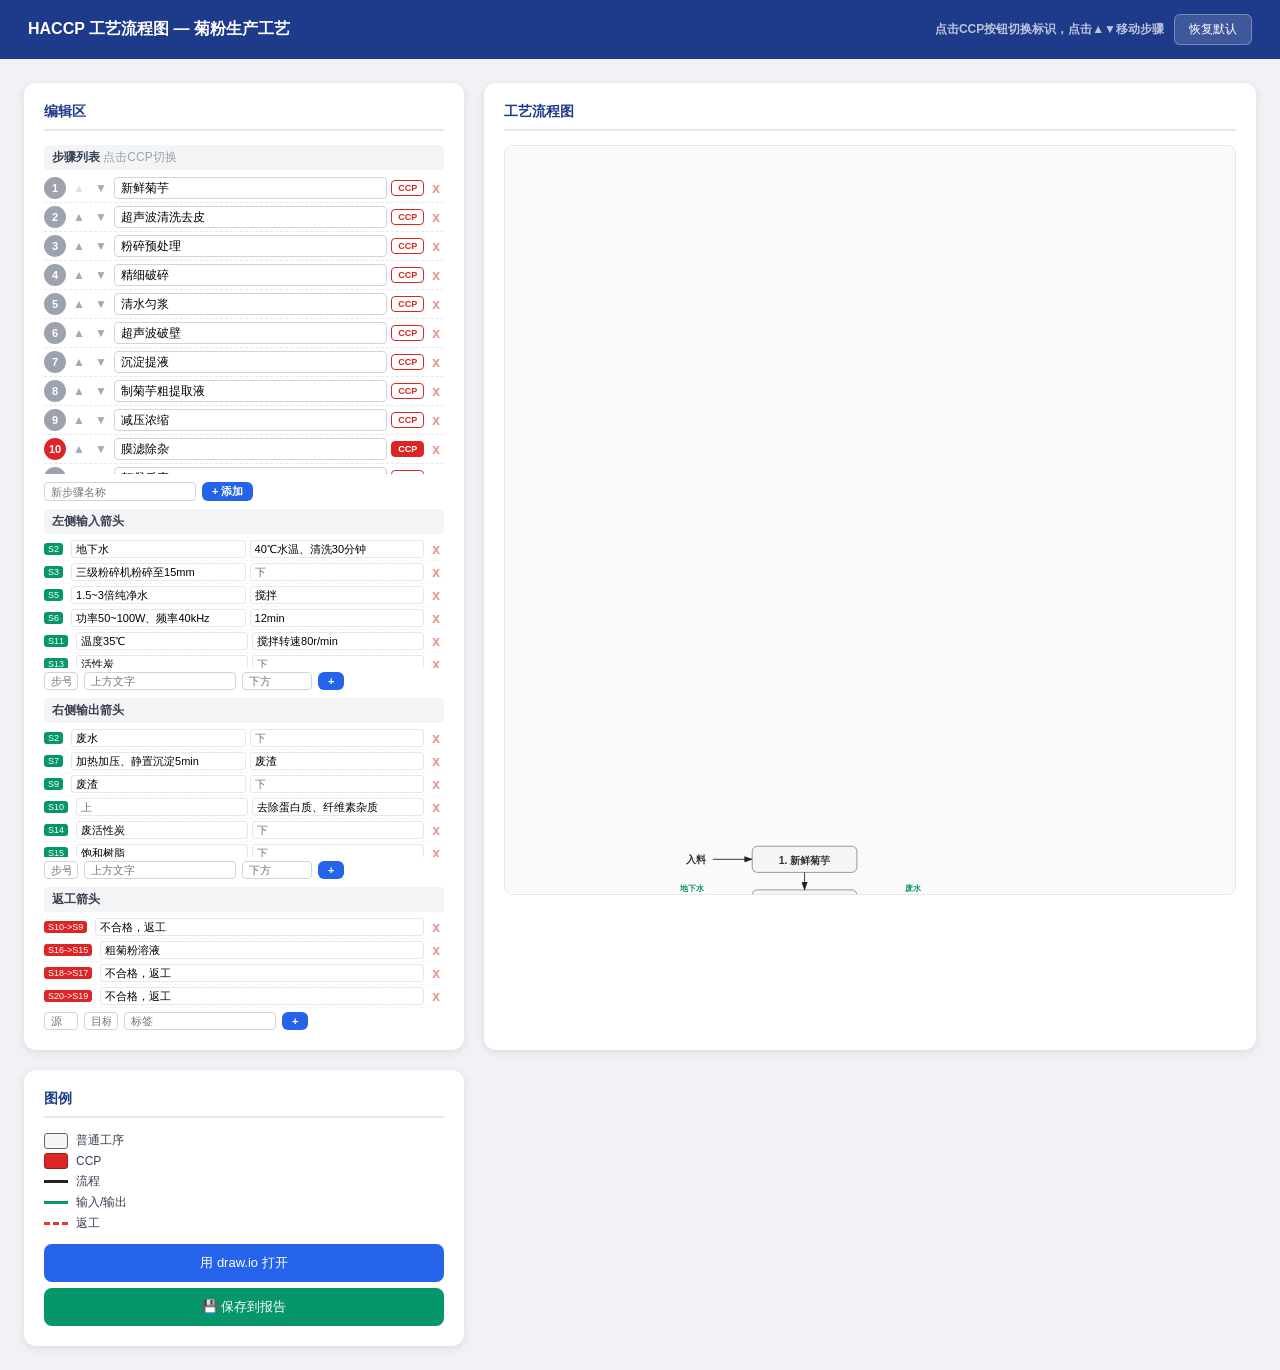
==== flowchart-preview.html @ f79d4806 "问卷完善-4" ====
<!DOCTYPE html>
<html lang="zh-CN">
<head>
<meta charset="UTF-8">
<meta name="viewport" content="width=device-width, initial-scale=1.0">
<meta http-equiv="Cache-Control" content="no-cache, no-store, must-revalidate">
<meta http-equiv="Pragma" content="no-cache">
<meta http-equiv="Expires" content="0">
<title>HACCP 工艺流程图</title>
<style>
*{box-sizing:border-box}
body{margin:0;background:#f0f2f5;font-family:'PingFang SC','Microsoft YaHei',sans-serif}
.header{background:#1e3a8a;color:#fff;padding:14px 28px;font-size:16px;font-weight:bold;display:flex;align-items:center;gap:10px;justify-content:space-between}
.header-actions{display:flex;align-items:center;gap:10px}
.sync-btn{background:rgba(255,255,255,.15);color:#fff;border:1px solid rgba(255,255,255,.3);border-radius:6px;padding:6px 14px;cursor:pointer;font-size:12px}
.container{display:flex;gap:20px;padding:24px;max-width:100%;margin:0 auto;flex-wrap:wrap}
.panel{background:#fff;border-radius:12px;box-shadow:0 2px 8px rgba(0,0,0,.1);padding:20px}
.viewer-panel{flex:1;min-width:420px}
.side-panel{width:440px;flex-shrink:0}
h2{font-size:14px;color:#1e3a8a;margin:0 0 14px;border-bottom:2px solid #e5e7eb;padding-bottom:8px}
#svgWrap{overflow:auto;background:#fafafa;border:1px solid #e5e7eb;border-radius:8px;padding:16px;display:flex;justify-content:center;min-height:500px;max-height:750px}
.legend-item{display:flex;align-items:center;gap:8px;margin:4px 0;font-size:12px;color:#374151}
.lbox{width:24px;height:16px;border-radius:3px;flex-shrink:0}
.lline{width:24px;height:3px;flex-shrink:0}
.lline-dash{width:24px;height:0;border-top:3px dashed #e53935;flex-shrink:0}
.step-list{list-style:none;padding:0;margin:0 0 8px;max-height:300px;overflow-y:auto}
.step-item{display:flex;align-items:center;gap:4px;padding:3px 0;border-bottom:1px dashed #e5e7eb}
.step-item .num{width:22px;height:22px;border-radius:50%;color:#fff;font-size:11px;display:flex;align-items:center;justify-content:center;flex-shrink:0;font-weight:bold;min-width:22px}
.nr{background:#dc2626}
.ng{background:#9ca3af}
.step-item .sinput{flex:1;border:1px solid #d1d5db;border-radius:4px;padding:3px 6px;font-size:12px;outline:none;min-width:0}
.step-item .sinput:focus{border-color:#2563eb}
.step-item .mv{color:#6b7280;cursor:pointer;font-size:12px;padding:0 3px;opacity:0.6;flex-shrink:0}
.step-item .mv:hover{opacity:1}
.ccp-btn{font-size:9px;padding:2px 6px;border-radius:4px;border:1px solid #dc2626;cursor:pointer;flex-shrink:0;background:transparent;color:#dc2626;font-weight:bold}
.ccp-on{background:#dc2626;color:#fff}
.anno-item{display:flex;align-items:center;gap:4px;padding:2px 0;border-bottom:1px dashed #f3f4f6;font-size:11px}
.anno-item input{border:1px solid #e5e7eb;border-radius:3px;padding:2px 4px;font-size:11px;outline:none;min-width:0;flex:1}
.anno-item input:focus{border-color:#2563eb}
.anno-item .ref{font-size:10px;color:#6b7280;min-width:30px;text-align:center;flex-shrink:0}
.tag{font-size:9px;padding:1px 4px;border-radius:3px;color:#fff;margin-right:4px;flex-shrink:0}
.tg{background:#059669}
.tr{background:#dc2626}
.sbox{max-height:130px;overflow-y:auto}
.del{color:#dc2626;cursor:pointer;font-size:14px;font-weight:bold;padding:0 4px;opacity:0.5;flex-shrink:0}
.del:hover{opacity:1}
.btn{padding:8px 16px;border:none;border-radius:6px;font-size:12px;cursor:pointer;font-weight:bold}
.bp{background:#2563eb;color:#fff}
.bs{padding:2px 10px;font-size:11px}
.ar{display:flex;gap:6px;margin-top:4px}
.ar input{border:1px solid #d1d5db;border-radius:4px;padding:2px 6px;font-size:11px;outline:none}
.ar input:focus{border-color:#2563eb}
.sl{font-size:12px;font-weight:bold;color:#374151;margin:8px 0 4px;padding:4px 8px;background:#f3f4f6;border-radius:4px}
.ob{display:block;padding:10px 16px;background:#2563eb;color:#fff;border:none;border-radius:8px;font-size:13px;cursor:pointer;width:100%;margin-top:12px}
</style>
</head>
<body>
<div class="header"><span>HACCP 工艺流程图 — 菊粉生产工艺</span>
<div class="header-actions"><span style="font-size:12px;opacity:.7;">点击CCP按钮切换标识，点击▲▼移动步骤</span>
<button class="sync-btn" onclick="rt()">恢复默认</button></div></div>
<div class="container">
<div class="panel side-panel" style="order:1;">
<h2>编辑区</h2>
<div class="sl">步骤列表 <span style="font-weight:normal;color:#9ca3af;">点击CCP切换</span></div>
<ul class="step-list" id="sl"></ul>
<div class="ar"><input id="ns" placeholder="新步骤名称"><button class="btn bp bs" onclick="as()">+ 添加</button></div>
<div class="sl">左侧输入箭头</div>
<div class="sbox" id="ll"></div>
<div class="ar"><input id="nls" placeholder="步号" style="width:34px;flex:none"><input id="nla" placeholder="上方文字"><input id="nlb" placeholder="下方" style="width:70px;flex:none"><button class="btn bp bs" onclick="aln()">+</button></div>
<div class="sl">右侧输出箭头</div>
<div class="sbox" id="rl"></div>
<div class="ar"><input id="nrs" placeholder="步号" style="width:34px;flex:none"><input id="nra" placeholder="上方文字"><input id="nrb" placeholder="下方" style="width:70px;flex:none"><button class="btn bp bs" onclick="arn()">+</button></div>
<div class="sl">返工箭头</div>
<div class="sbox" id="rwl"></div>
<div class="ar"><input id="nrsrc" placeholder="源" style="width:34px;flex:none"><input id="nrtgt" placeholder="目标" style="width:34px;flex:none"><input id="nrlb" placeholder="标签"><button class="btn bp bs" onclick="arnw()">+</button></div>
</div>
<div class="panel viewer-panel" style="order:2;">
<h2>工艺流程图</h2>
<div id="svgWrap"><svg id="mSvg" xmlns="http://www.w3.org/2000/svg"></svg></div>
</div>
<div class="panel side-panel" style="order:3;">
<h2>图例</h2>
<div class="legend-item"><div class="lbox" style="background:#f5f5f5;border:1.5px solid #666"></div>普通工序</div>
<div class="legend-item"><div class="lbox" style="background:#dc2626;border:1.5px solid #991b1b"></div>CCP</div>
<div class="legend-item"><div class="lline" style="background:#222"></div>流程</div>
<div class="legend-item"><div class="lline" style="background:#059669"></div>输入/输出</div>
<div class="legend-item"><div class="lline-dash"></div>返工</div>
<button id="ob" class="ob">用 draw.io 打开</button>
<button id="saveBtn" class="ob" style="background:#059669;margin-top:6px;">💾 保存到报告</button>
</div></div>
<script>
// ===== 核心数据 =====
var DS=['新鲜菊芋','超声波清洗去皮','粉碎预处理','精细破碎','清水匀浆','超声波破壁','沉淀提液','制菊芋粗提取液','减压浓缩','膜滤除杂','絮凝反应','离心除杂','活性炭脱色','离心除炭','树脂脱离子','二次膜过滤','醇降处理','烘干干燥','菊粉成品','金属检测','灌装打包','入库储存'];
var DC=[0,0,0,0,0,0,0,0,0,1,0,0,0,0,0,1,0,1,0,1,0,0]; // CCP标志 1=是 0=否
var LN=[[1,'地下水','40℃水温、清洗30分钟'],[2,'三级粉碎机粉碎至15mm',null],[4,'1.5~3倍纯净水','搅拌'],[5,'功率50~100W、频率40kHz','12min'],[10,'温度35℃','搅拌转速80r/min'],[12,'活性炭',null],[14,'交换树脂',null],[16,'乙醇',null],[17,'温度120~180℃',null]];
var RN=[[1,'废水',null],[6,'加热加压、静置沉淀5min','废渣'],[8,'废渣',null],[9,null,'去除蛋白质、纤维素杂质'],[13,'废活性炭',null],[14,'饱和树脂',null],[16,'沉淀',null]];
var RW=[[9,8,'不合格，返工'],[15,14,'粗菊粉溶液'],[17,16,'不合格，返工'],[19,18,'不合格，返工']];
var NW=240,NH=60,NX=12,SY=50,YG=100,CX=650,TH=2350,AL=90;

// ===== HTML实体转义（避免被格式化破坏）=====
function esc(s){
  if(!s)return '';
  return s.replace(/\x22/g,String.fromCharCode(38,34,59))
          .replace(/</g,String.fromCharCode(38,108,116,59))
          .replace(/>/g,String.fromCharCode(38,103,116,59))
          .replace(/\x26/g,String.fromCharCode(38,97,109,112,59));
}
function esx(s){return esc(s)}

var cur=[];

function init(){
  cur=DS.slice();
  renderAll();
}

function isCCP(i){return DC[i]===1}

function renderAll(){
  renderSteps();
  renderNotes('ll',LN,'el','dl');
  renderNotes('rl',RN,'er','dr');
  renderRework();
  renderSvg();
  updateXml();
}

// ===== 步骤列表 =====
function renderSteps(){
  var e=document.getElementById('sl');
  e.innerHTML=cur.map(function(n,i){
    var cc=isCCP(i);
    var nc=cc?'nr':'ng';
    var ccpBtn='<button class="ccp-btn'+(cc?' ccp-on':'')+'" onclick="toggleCCP('+i+')">CCP</button>';
    var upBtn=i>0?'<span class="mv" onclick="moveUp('+i+')">▲</span>':'<span class="mv" style="opacity:0.2">▲</span>';
    var dnBtn=i<cur.length-1?'<span class="mv" onclick="moveDn('+i+')">▼</span>':'<span class="mv" style="opacity:0.2">▼</span>';
    return '<li class="step-item"><span class="num '+nc+'">'+(i+1)+'</span>'+upBtn+dnBtn+'<input class="sinput" value="'+esc(n)+'" data-i="'+i+'" oninput="se(this)">'+ccpBtn+'<span class="del" onclick="ds('+i+')">x</span></li>';
  }).join('');
}

function toggleCCP(i){
  DC[i]=DC[i]?0:1;
  renderAll();
}

function moveUp(i){
  if(i<=0)return;
  var tmp=cur[i];cur[i]=cur[i-1];cur[i-1]=tmp;
  var td=DC[i];DC[i]=DC[i-1];DC[i-1]=td;
  renderAll();
}

function moveDn(i){
  if(i>=cur.length-1)return;
  var tmp=cur[i];cur[i]=cur[i+1];cur[i+1]=tmp;
  var td=DC[i];DC[i]=DC[i+1];DC[i+1]=td;
  renderAll();
}

// ===== 标注列表 =====
function renderNotes(eid,data,efn,dfn){
  var e=document.getElementById(eid);
  e.innerHTML=data.map(function(a,i){
    var ab=a[1]||'',be=a[2]||'';
    return '<div class="anno-item"><span class="tag tg">S'+(a[0]+1)+'</span><input value="'+esc(ab)+'" data-i="'+i+'" data-f="1" oninput="'+efn+'(this)" placeholder="上"><input value="'+esc(be)+'" data-i="'+i+'" data-f="2" oninput="'+efn+'(this)" placeholder="下"><span class="del" onclick="'+dfn+'('+i+')">x</span></div>';
  }).join('');
  if(!data.length)e.innerHTML='<div style="font-size:11px;color:#9ca3af;text-align:center;padding:4px;">(无)</div>';
}
function renderRework(){
  var e=document.getElementById('rwl');
  e.innerHTML=RW.map(function(r,i){
    return '<div class="anno-item"><span class="tag tr">S'+(r[0]+1)+'->S'+(r[1]+1)+'</span><input value="'+esc(r[2])+'" data-i="'+i+'" oninput="ew(this)" placeholder="标签"><span class="del" onclick="dw('+i+')">x</span></div>';
  }).join('');
  if(!RW.length)e.innerHTML='<div style="font-size:11px;color:#9ca3af;text-align:center;padding:4px;">(无)</div>';
}

// ===== 操作函数 =====
function se(inp){cur[parseInt(inp.dataset.i)]=inp.value.trim()||'步骤'+(parseInt(inp.dataset.i)+1);renderAll()}
function as(){var v=document.getElementById('ns').value.trim();if(!v)return;cur.push(v);DC.push(0);document.getElementById('ns').value='';renderAll()}
function ds(i){if(cur.length<=1)return;cur.splice(i,1);DC.splice(i,1);renderAll()}

function aln(){var s=parseInt(document.getElementById('nls').value)-1,a=document.getElementById('nla').value.trim(),b=document.getElementById('nlb').value.trim();if(isNaN(s)||s<0)return;LN.push([s,a||null,b||null]);document.getElementById('nls').value='';document.getElementById('nla').value='';document.getElementById('nlb').value='';renderAll()}
function el(inp){var i=parseInt(inp.dataset.i),f=parseInt(inp.dataset.f);LN[i][f]=inp.value.trim()||null;renderAll()}
function dl(i){LN.splice(i,1);renderAll()}

function arn(){var s=parseInt(document.getElementById('nrs').value)-1,a=document.getElementById('nra').value.trim(),b=document.getElementById('nrb').value.trim();if(isNaN(s)||s<0)return;RN.push([s,a||null,b||null]);document.getElementById('nrs').value='';document.getElementById('nra').value='';document.getElementById('nrb').value='';renderAll()}
function er(inp){var i=parseInt(inp.dataset.i),f=parseInt(inp.dataset.f);RN[i][f]=inp.value.trim()||null;renderAll()}
function dr(i){RN.splice(i,1);renderAll()}

function arnw(){var s=parseInt(document.getElementById('nrsrc').value)-1,t=parseInt(document.getElementById('nrtgt').value)-1,l=document.getElementById('nrlb').value.trim();if(isNaN(s)||isNaN(t)||s<0||t<0)return;RW.push([s,t,l||'']);document.getElementById('nrsrc').value='';document.getElementById('nrtgt').value='';document.getElementById('nrlb').value='';renderAll()}
function ew(inp){var i=parseInt(inp.dataset.i);RW[i][2]=inp.value.trim()||'';renderAll()}
function dw(i){RW.splice(i,1);renderAll()}

// ===== SVG渲染 =====
function ny(i){return SY+i*YG}
function ncy(i){return ny(i)+NH/2}

function renderSvg(){
  var svg=document.getElementById('mSvg');
  while(svg.firstChild)svg.removeChild(svg.firstChild);
  var d=document.createElementNS('http://www.w3.org/2000/svg','defs');
  d.innerHTML='<marker id="m1" markerWidth="10" markerHeight="7" refX="9" refY="3.5" orient="auto"><polygon points="0 0,10 3.5,0 7" fill="#222"/></marker><marker id="m2" markerWidth="10" markerHeight="7" refX="9" refY="3.5" orient="auto"><polygon points="0 0,10 3.5,0 7" fill="#e53935"/></marker><marker id="m3" markerWidth="8" markerHeight="6" refX="7" refY="3" orient="auto"><polygon points="0 0,8 3,0 6" fill="#059669"/></marker>';
  svg.appendChild(d);
  var cnt=cur.length;
  svg.setAttribute('width',1600);svg.setAttribute('height',TH);
  svg.setAttribute('viewBox','0 0 1600 '+TH);
  var ix=CX-NW/2-AL;
  GL(svg,ix,ncy(0),CX-NW/2,ncy(0),'#222',2,'url(#m1)');
  GT(svg,ix-15,ncy(0)+8,'#333',24,'bold','end','入料');
  for(var i=0;i<cnt;i++){var y=ny(i),co=isCCP(i);GR(svg,CX-NW/2,y,NW,NH,NX,co?'#dc2626':'#f5f5f5',co?'#991b1b':'#666',co?3:1.5);GT(svg,CX,y+NH/2+10,co?'#fff':'#333',24,'bold','middle',(i+1)+'. '+cur[i])}
  for(var i=0;i<cnt-1;i++)GL(svg,CX,ny(i)+NH,CX,ny(i+1),'#222',2,'url(#m1)');
  var LX1=CX-NW/2-5-AL,LX2=CX-NW/2-5;
  for(var li=0;li<LN.length;li++){var idx=LN[li][0],ab=LN[li][1],be=LN[li][2];if(idx>=cnt)continue;var cy=ncy(idx);if(ab)GT(svg,LX1-15,cy-28,'#059669',18,'bold','end',ab);if(be)GT(svg,LX1-15,cy+40,'#059669',18,'normal','end',be);GL(svg,LX1,cy,LX2,cy,'#059669',1.5,'url(#m3)')}
  var RX1=CX+NW/2+5,RX2=RX1+AL;
  for(var ri=0;ri<RN.length;ri++){var idx=RN[ri][0],ab=RN[ri][1],be=RN[ri][2];if(idx>=cnt)continue;var cy=ncy(idx);if(ab)GT(svg,RX2+15,cy-28,'#059669',18,'bold','start',ab);if(be)GT(svg,RX2+15,cy+40,'#059669',18,'normal','start',be);GL(svg,RX1,cy,RX2,cy,'#059669',1.5,'url(#m3)')}
  for(var r=0;r<RW.length;r++){var si=RW[r][0],ti=RW[r][1],label=RW[r][2];if(si>=cnt||ti>=cnt)continue;var fy=ncy(si),ty=ncy(ti),rx=CX+NW/2,mx=rx+140;GP(svg,rx+','+fy+' '+mx+','+fy+' '+mx+','+ty+' '+(rx+3)+','+ty,'none','#e53935',2,'8,4','url(#m2)');if(label){var el=document.createElementNS('http://www.w3.org/2000/svg','text');el.setAttribute('x',mx+15);el.setAttribute('y',(fy+ty)/2);el.setAttribute('fill','#e53935');el.setAttribute('font-size','18');el.setAttribute('font-weight','bold');el.setAttribute('writing-mode','tb');el.setAttribute('text-anchor','middle');el.textContent=label;svg.appendChild(el)}}
}

function GR(s,x,y,w,h,r,f,st,sw){var e=document.createElementNS('http://www.w3.org/2000/svg','rect');e.setAttribute('x',x);e.setAttribute('y',y);e.setAttribute('width',w);e.setAttribute('height',h);e.setAttribute('rx',r);e.setAttribute('ry',r);e.setAttribute('fill',f);e.setAttribute('stroke',st);e.setAttribute('stroke-width',sw);s.appendChild(e)}
function GL(s,x1,y1,x2,y2,st,sw,m){var e=document.createElementNS('http://www.w3.org/2000/svg','line');e.setAttribute('x1',x1);e.setAttribute('y1',y1);e.setAttribute('x2',x2);e.setAttribute('y2',y2);e.setAttribute('stroke',st);e.setAttribute('stroke-width',sw);if(m)e.setAttribute('marker-end',m);s.appendChild(e)}
function GT(s,x,y,f,fs,fw,a,t){var e=document.createElementNS('http://www.w3.org/2000/svg','text');e.setAttribute('x',x);e.setAttribute('y',y);e.setAttribute('fill',f);e.setAttribute('font-size',fs);e.setAttribute('font-weight',fw);e.setAttribute('text-anchor',a);e.textContent=t;s.appendChild(e)}
function GP(s,p,f,st,sw,d,m){var e=document.createElementNS('http://www.w3.org/2000/svg','polyline');e.setAttribute('points',p);e.setAttribute('fill',f);e.setAttribute('stroke',st);e.setAttribute('stroke-width',sw);e.setAttribute('stroke-dasharray',d);e.setAttribute('marker-end',m);s.appendChild(e)}

// ===== draw.io XML =====
function gx(){
  var l=['<mxfile host="app.diagrams.net" version="21.0.0">','  <diagram id="haccp-process-flow" name="\u83ca\u7c89\u751f\u4ea7\u5de5\u827a\u6d41\u7a0b\u56fe">'];
  var th=SY+cur.length*YG+30;
  l.push('    <mxGraphModel pageWidth="1600" pageHeight="'+th+'"><root><mxCell id="0"/><mxCell id="1" parent="0"/>');
  var yp=SY;
  for(var i=0;i<cur.length;i++){var co=isCCP(i),fc=co?'#dc2626':'#f5f5f5',sc=co?'#991b1b':'#666666',fn=co?'#ffffff':'#333333';l.push('        <mxCell id="n'+(i+1)+'" value="'+esx(cur[i])+'" style="rounded=1;whiteSpace=wrap;html=1;arcSize=20;fillColor='+fc+';strokeColor='+sc+';fontColor='+fn+';fontStyle=1;fontSize=12;" vertex="1" parent="1"><mxGeometry x="'+(CX-NW/2)+'" y="'+yp+'" width="'+NW+'" height="'+NH+'" as="geometry"/></mxCell>');yp+=YG}
  for(var i=0;i<cur.length-1;i++)l.push('        <mxCell id="e'+(i+1)+'" style="edgeStyle=orthogonalEdgeStyle;strokeColor=#000000;strokeWidth=2;" edge="1" source="n'+(i+1)+'" target="n'+(i+2)+'" parent="1"><mxGeometry relative="1" as="geometry"/></mxCell>');
  for(var r=0;r<RW.length;r++){var s=RW[r][0]+1,t=RW[r][1]+1;var fY=ncy(RW[r][0]),tY=ncy(RW[r][1]),mx=CX+NW/2+140;if(RW[r][2])l.push('        <mxCell id="rw'+(r+1)+'" value="'+esx(RW[r][2])+'" style="edgeStyle=orthogonalEdgeStyle;exitX=1;exitY=0.5;entryX=1;entryY=0.5;strokeColor=#e53935;strokeWidth=2;dashed=1;dashPattern=8 4;fillColor=#e53935;fontColor=#e53935;fontStyle=1;fontSize=11;" edge="1" source="n'+s+'" target="n'+t+'" parent="1"><mxGeometry relative="1" as="geometry"><Array as="points"><mxPoint x="'+mx+'" y="'+fY+'"/><mxPoint x="'+mx+'" y="'+tY+'"/></Array></mxGeometry></mxCell>')}
  l.push('      </root></mxGraphModel></diagram></mxfile>');return l.join('\n');
}

function updateXml(){var x=gx();try{localStorage.setItem('steps',JSON.stringify(cur));localStorage.setItem('ccp',JSON.stringify(DC));localStorage.setItem('xml',x)}catch(e){}}
document.getElementById('ob').addEventListener('click',function(){window.open('https://app.diagrams.net/#xml='+encodeURIComponent(gx()))});

// 保存流程图到 localStorage（供HACCP报告读取）
document.getElementById('saveBtn').addEventListener('click',function(){
  var svg=document.getElementById('mSvg');
  var svgStr=new XMLSerializer().serializeToString(svg);
  var svgBase64='data:image/svg+xml;base64,'+btoa(unescape(encodeURIComponent(svgStr)));
  try{
    localStorage.setItem('haccp_drawio_svg',svgBase64);
    var btn=document.getElementById('saveBtn');
    btn.textContent='✅ 已保存！';
    setTimeout(function(){btn.textContent='💾 保存到报告';},2000);
  }catch(e){alert('保存失败:'+e.message);}
});

function rt(){
  cur=DS.slice();
  DC=[0,0,0,0,0,0,0,0,0,1,0,0,0,0,0,1,0,1,0,1,0,0];
  LN.splice(0,LN.length,[1,'地下水','40℃水温、清洗30分钟'],[2,'三级粉碎机粉碎至15mm',null],[4,'1.5~3倍纯净水','搅拌'],[5,'功率50~100W、频率40kHz','12min'],[10,'温度35℃','搅拌转速80r/min'],[12,'活性炭',null],[14,'交换树脂',null],[16,'乙醇',null],[17,'温度120~180℃',null]);
  RN.splice(0,RN.length,[1,'废水',null],[6,'加热加压、静置沉淀5min','废渣'],[8,'废渣',null],[9,null,'去除蛋白质、纤维素杂质'],[13,'废活性炭',null],[14,'饱和树脂',null],[16,'沉淀',null]);
  RW.splice(0,RW.length,[9,8,'不合格，返工'],[15,14,'粗菊粉溶液'],[17,16,'不合格，返工'],[19,18,'不合格，返工']);
  renderAll();
}

init();
</script>
</body>
</html>
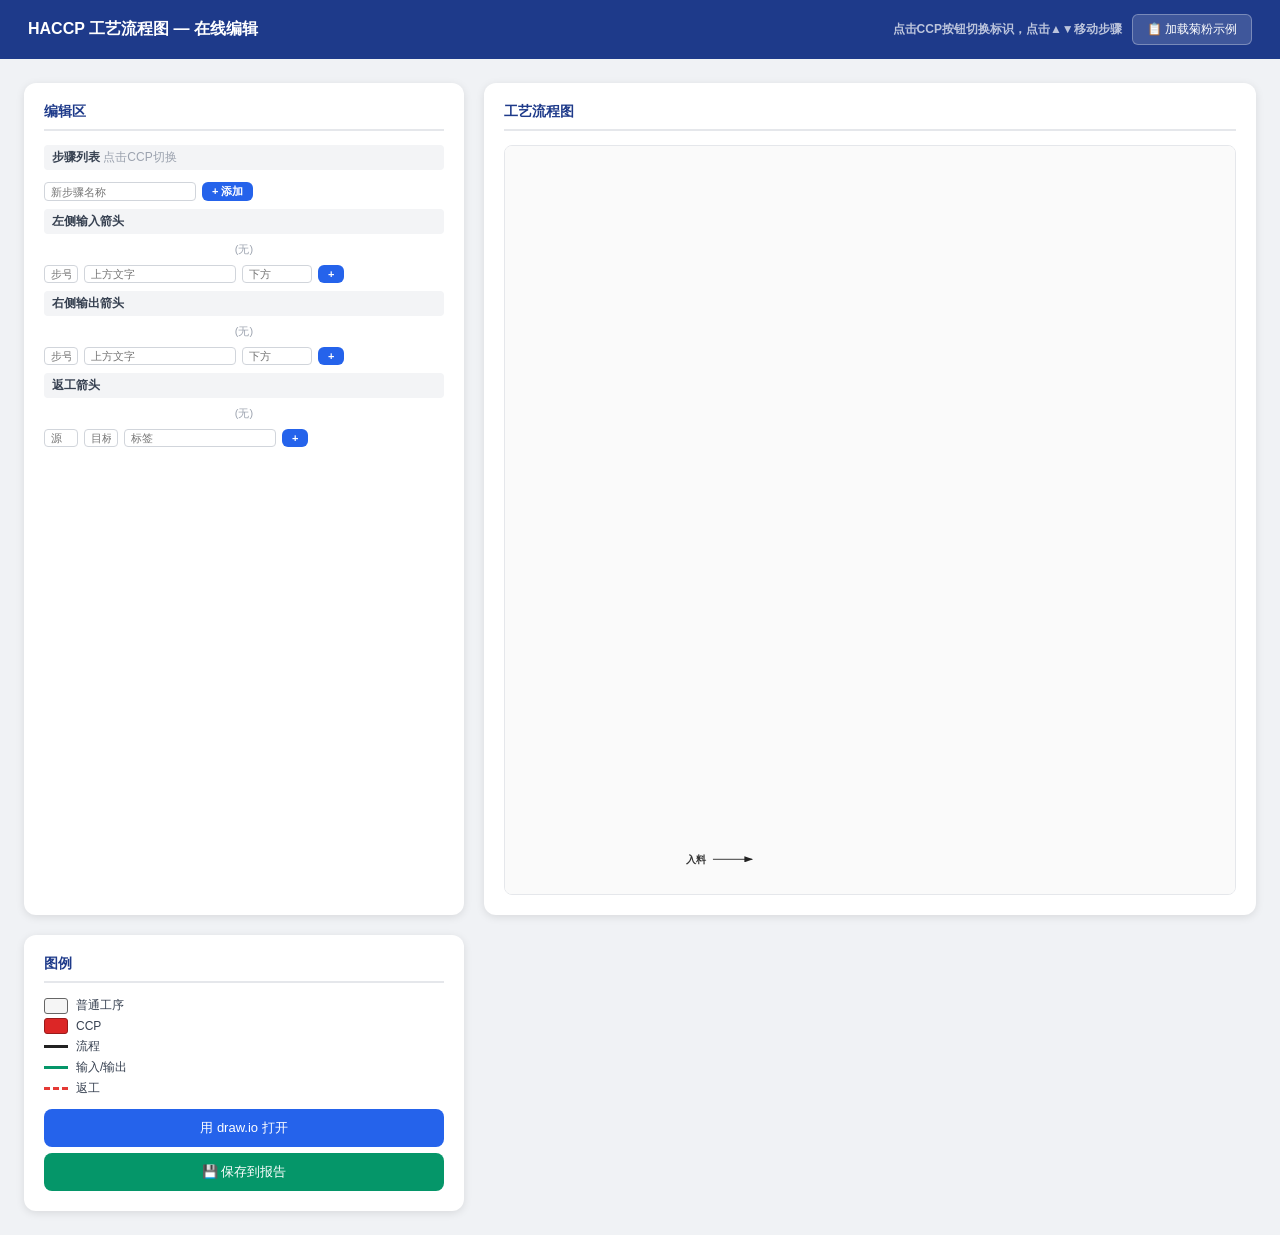
==== commit 82f5bf23: "一些优化" ====
--- a/flowchart-preview.html
+++ b/flowchart-preview.html
@@ -1,5 +1,5 @@
 <!DOCTYPE html>
-<html lang="zh-CN">
+<html lang="zh-CN" id="htmlRoot">
 <head>
 <meta charset="UTF-8">
 <meta name="viewport" content="width=device-width, initial-scale=1.0">
@@ -7,6 +7,7 @@
 <meta http-equiv="Pragma" content="no-cache">
 <meta http-equiv="Expires" content="0">
 <title>HACCP 工艺流程图</title>
+<script>document.addEventListener('DOMContentLoaded',function(){var lang=I18n.getLang();document.getElementById('htmlRoot').setAttribute('lang',lang==='en'?'en':'zh-CN');document.title=I18n.t('fp.title');})</script>
 <style>
 *{box-sizing:border-box}
 body{margin:0;background:#f0f2f5;font-family:'PingFang SC','Microsoft YaHei',sans-serif}
@@ -55,46 +56,47 @@
 </style>
 </head>
 <body>
-<div class="header"><span>HACCP 工艺流程图 — 菊粉生产工艺</span>
-<div class="header-actions"><span style="font-size:12px;opacity:.7;">点击CCP按钮切换标识，点击▲▼移动步骤</span>
-<button class="sync-btn" onclick="rt()">恢复默认</button></div></div>
+<div class="header"><span id="fpHeaderTitle">HACCP 工艺流程图 — 在线编辑</span>
+<div class="header-actions"><span style="font-size:12px;opacity:.7;" id="fpHeaderHint">点击CCP按钮切换标识，点击▲▼移动步骤</span>
+<button class="sync-btn" id="fpLoadDemo" onclick="loadDemo()">📋 加载菊粉示例</button></div></div>
 <div class="container">
 <div class="panel side-panel" style="order:1;">
-<h2>编辑区</h2>
-<div class="sl">步骤列表 <span style="font-weight:normal;color:#9ca3af;">点击CCP切换</span></div>
+<h2 id="fpEditArea">编辑区</h2>
+<div class="sl"><span id="fpStepList">步骤列表</span> <span style="font-weight:normal;color:#9ca3af;" id="fpStepListHint">点击CCP切换</span></div>
 <ul class="step-list" id="sl"></ul>
-<div class="ar"><input id="ns" placeholder="新步骤名称"><button class="btn bp bs" onclick="as()">+ 添加</button></div>
-<div class="sl">左侧输入箭头</div>
+<div class="ar"><input id="ns" id="fpNewStepPlaceholder" placeholder="新步骤名称"><button class="btn bp bs" onclick="as()" id="fpAddBtn">+ 添加</button></div>
+<div class="sl" id="fpLeftInputArrow">左侧输入箭头</div>
 <div class="sbox" id="ll"></div>
-<div class="ar"><input id="nls" placeholder="步号" style="width:34px;flex:none"><input id="nla" placeholder="上方文字"><input id="nlb" placeholder="下方" style="width:70px;flex:none"><button class="btn bp bs" onclick="aln()">+</button></div>
-<div class="sl">右侧输出箭头</div>
+<div class="ar"><input id="nls" placeholder="步号" data-fp-ph="fp.stepNo" style="width:34px;flex:none"><input id="nla" placeholder="上方文字" data-fp-ph="fp.aboveText"><input id="nlb" placeholder="下方" data-fp-ph="fp.belowText" style="width:70px;flex:none"><button class="btn bp bs" onclick="aln()">+</button></div>
+<div class="sl" id="fpRightOutputArrow">右侧输出箭头</div>
 <div class="sbox" id="rl"></div>
-<div class="ar"><input id="nrs" placeholder="步号" style="width:34px;flex:none"><input id="nra" placeholder="上方文字"><input id="nrb" placeholder="下方" style="width:70px;flex:none"><button class="btn bp bs" onclick="arn()">+</button></div>
-<div class="sl">返工箭头</div>
+<div class="ar"><input id="nrs" placeholder="步号" data-fp-ph="fp.stepNo" style="width:34px;flex:none"><input id="nra" placeholder="上方文字" data-fp-ph="fp.aboveText"><input id="nrb" placeholder="下方" data-fp-ph="fp.belowText" style="width:70px;flex:none"><button class="btn bp bs" onclick="arn()">+</button></div>
+<div class="sl" id="fpReworkArrow">返工箭头</div>
 <div class="sbox" id="rwl"></div>
-<div class="ar"><input id="nrsrc" placeholder="源" style="width:34px;flex:none"><input id="nrtgt" placeholder="目标" style="width:34px;flex:none"><input id="nrlb" placeholder="标签"><button class="btn bp bs" onclick="arnw()">+</button></div>
+<div class="ar"><input id="nrsrc" placeholder="源" data-fp-ph="fp.source" style="width:34px;flex:none"><input id="nrtgt" placeholder="目标" data-fp-ph="fp.target" style="width:34px;flex:none"><input id="nrlb" placeholder="'+I18n.t('fp.labelPlaceholder')+'" data-fp-ph="fp.labelPlaceholder"><button class="btn bp bs" onclick="arnw()">+</button></div>
 </div>
 <div class="panel viewer-panel" style="order:2;">
-<h2>工艺流程图</h2>
+<h2 id="fpFlowchartView">工艺流程图</h2>
 <div id="svgWrap"><svg id="mSvg" xmlns="http://www.w3.org/2000/svg"></svg></div>
 </div>
 <div class="panel side-panel" style="order:3;">
-<h2>图例</h2>
-<div class="legend-item"><div class="lbox" style="background:#f5f5f5;border:1.5px solid #666"></div>普通工序</div>
-<div class="legend-item"><div class="lbox" style="background:#dc2626;border:1.5px solid #991b1b"></div>CCP</div>
-<div class="legend-item"><div class="lline" style="background:#222"></div>流程</div>
-<div class="legend-item"><div class="lline" style="background:#059669"></div>输入/输出</div>
-<div class="legend-item"><div class="lline-dash"></div>返工</div>
-<button id="ob" class="ob">用 draw.io 打开</button>
-<button id="saveBtn" class="ob" style="background:#059669;margin-top:6px;">💾 保存到报告</button>
+<h2 id="fpLegend">图例</h2>
+<div class="legend-item"><div class="lbox" style="background:#f5f5f5;border:1.5px solid #666"></div><span id="fpNormalStep">普通工序</span></div>
+<div class="legend-item"><div class="lbox" style="background:#dc2626;border:1.5px solid #991b1b"></div><span id="fpCcpStep">CCP</span></div>
+<div class="legend-item"><div class="lline" style="background:#222"></div><span id="fpFlow">流程</span></div>
+<div class="legend-item"><div class="lline" style="background:#059669"></div><span id="fpIo">输入/输出</span></div>
+<div class="legend-item"><div class="lline-dash"></div><span id="fpRework">返工</span></div>
+<button id="ob" class="ob" data-fp-id="fp.openInDrawio">用 draw.io 打开</button>
+<button id="saveBtn" class="ob" style="background:#059669;margin-top:6px;" data-fp-id="fp.saveToReport">💾 保存到报告</button>
 </div></div>
+<script src="js/i18n.js"></script>
 <script>
-// ===== 核心数据 =====
-var DS=['新鲜菊芋','超声波清洗去皮','粉碎预处理','精细破碎','清水匀浆','超声波破壁','沉淀提液','制菊芋粗提取液','减压浓缩','膜滤除杂','絮凝反应','离心除杂','活性炭脱色','离心除炭','树脂脱离子','二次膜过滤','醇降处理','烘干干燥','菊粉成品','金属检测','灌装打包','入库储存'];
-var DC=[0,0,0,0,0,0,0,0,0,1,0,0,0,0,0,1,0,1,0,1,0,0]; // CCP标志 1=是 0=否
-var LN=[[1,'地下水','40℃水温、清洗30分钟'],[2,'三级粉碎机粉碎至15mm',null],[4,'1.5~3倍纯净水','搅拌'],[5,'功率50~100W、频率40kHz','12min'],[10,'温度35℃','搅拌转速80r/min'],[12,'活性炭',null],[14,'交换树脂',null],[16,'乙醇',null],[17,'温度120~180℃',null]];
-var RN=[[1,'废水',null],[6,'加热加压、静置沉淀5min','废渣'],[8,'废渣',null],[9,null,'去除蛋白质、纤维素杂质'],[13,'废活性炭',null],[14,'饱和树脂',null],[16,'沉淀',null]];
-var RW=[[9,8,'不合格，返工'],[15,14,'粗菊粉溶液'],[17,16,'不合格，返工'],[19,18,'不合格，返工']];
+// ===== 核心数据（空白模板，点击"加载示例"可填充菊粉演示数据）=====
+var DS=[];
+var DC=[];
+var LN=[];
+var RN=[];
+var RW=[];
 var NW=240,NH=60,NX=12,SY=50,YG=100,CX=650,TH=2350,AL=90;
 
 // ===== HTML实体转义（避免被格式化破坏）=====
@@ -109,9 +111,41 @@
 
 var cur=[];
 
+function translateFpPage(){
+  var els=document.querySelectorAll('[id^="fp"]');
+  els.forEach(function(el){
+    var rest=el.id.substring(2);
+    var key='fp.'+rest.charAt(0).toLowerCase()+rest.substring(1);
+    var val=I18n.t(key);
+    if(val&&val!==key)el.textContent=val;
+  });
+  document.querySelectorAll('[data-fp-ph]').forEach(function(el){
+    el.placeholder=I18n.t(el.dataset.fpPh);
+  });
+  document.querySelectorAll('[data-fp-id]').forEach(function(el){
+    el.textContent=I18n.t(el.dataset.fpId);
+  });
+  document.title=I18n.t('fp.title');
+}
 function init(){
-  cur=DS.slice();
-  renderAll();
+  try{
+    var savedSteps=localStorage.getItem('haccp_fc_steps');
+    var savedCcp=localStorage.getItem('haccp_fc_ccp');
+    var savedLN=localStorage.getItem('haccp_fc_leftNotes');
+    var savedRN=localStorage.getItem('haccp_fc_rightNotes');
+    var savedRW=localStorage.getItem('haccp_fc_rework');
+    if(savedSteps&&savedCcp){
+      cur=JSON.parse(savedSteps);
+      DC=JSON.parse(savedCcp);
+      if(savedLN)LN=JSON.parse(savedLN);
+      if(savedRN)RN=JSON.parse(savedRN);
+      if(savedRW)RW=JSON.parse(savedRW);
+    }else{
+      cur=[];
+    }
+  }catch(e){cur=[];}
+  renderAll();
+translateFpPage();
 }
 
 function isCCP(i){return DC[i]===1}
@@ -141,6 +175,7 @@
 function toggleCCP(i){
   DC[i]=DC[i]?0:1;
   renderAll();
+translateFpPage();
 }
 
 function moveUp(i){
@@ -148,6 +183,7 @@
   var tmp=cur[i];cur[i]=cur[i-1];cur[i-1]=tmp;
   var td=DC[i];DC[i]=DC[i-1];DC[i-1]=td;
   renderAll();
+translateFpPage();
 }
 
 function moveDn(i){
@@ -155,6 +191,7 @@
   var tmp=cur[i];cur[i]=cur[i+1];cur[i+1]=tmp;
   var td=DC[i];DC[i]=DC[i+1];DC[i+1]=td;
   renderAll();
+translateFpPage();
 }
 
 // ===== 标注列表 =====
@@ -162,20 +199,20 @@
   var e=document.getElementById(eid);
   e.innerHTML=data.map(function(a,i){
     var ab=a[1]||'',be=a[2]||'';
-    return '<div class="anno-item"><span class="tag tg">S'+(a[0]+1)+'</span><input value="'+esc(ab)+'" data-i="'+i+'" data-f="1" oninput="'+efn+'(this)" placeholder="上"><input value="'+esc(be)+'" data-i="'+i+'" data-f="2" oninput="'+efn+'(this)" placeholder="下"><span class="del" onclick="'+dfn+'('+i+')">x</span></div>';
+    return '<div class="anno-item"><span class="tag tg">S'+(a[0]+1)+'</span><input value="'+esc(ab)+'" data-i="'+i+'" data-f="1" oninput="'+efn+'(this)" placeholder="'+I18n.t('fp.aboveText')+'"><input value="'+esc(be)+'" data-i="'+i+'" data-f="2" oninput="'+efn+'(this)" placeholder="'+I18n.t('fp.belowText')+'"><span class="del" onclick="'+dfn+'('+i+')">x</span></div>';
   }).join('');
-  if(!data.length)e.innerHTML='<div style="font-size:11px;color:#9ca3af;text-align:center;padding:4px;">(无)</div>';
+  if(!data.length)e.innerHTML='<div style="font-size:11px;color:#9ca3af;text-align:center;padding:4px;">'+I18n.t('fp.noData')+'</div>';
 }
 function renderRework(){
   var e=document.getElementById('rwl');
   e.innerHTML=RW.map(function(r,i){
-    return '<div class="anno-item"><span class="tag tr">S'+(r[0]+1)+'->S'+(r[1]+1)+'</span><input value="'+esc(r[2])+'" data-i="'+i+'" oninput="ew(this)" placeholder="标签"><span class="del" onclick="dw('+i+')">x</span></div>';
+    return '<div class="anno-item"><span class="tag tr">S'+(r[0]+1)+'->S'+(r[1]+1)+'</span><input value="'+esc(r[2])+'" data-i="'+i+'" oninput="ew(this)" placeholder="'+I18n.t('fp.labelPlaceholder')+'"><span class="del" onclick="dw('+i+')">x</span></div>';
   }).join('');
-  if(!RW.length)e.innerHTML='<div style="font-size:11px;color:#9ca3af;text-align:center;padding:4px;">(无)</div>';
+  if(!RW.length)e.innerHTML='<div style="font-size:11px;color:#9ca3af;text-align:center;padding:4px;">'+I18n.t('fp.noData')+'</div>';
 }
 
 // ===== 操作函数 =====
-function se(inp){cur[parseInt(inp.dataset.i)]=inp.value.trim()||'步骤'+(parseInt(inp.dataset.i)+1);renderAll()}
+function se(inp){cur[parseInt(inp.dataset.i)]=inp.value.trim()||I18n.t('fp.fallbackStep')+(parseInt(inp.dataset.i)+1);renderAll()}
 function as(){var v=document.getElementById('ns').value.trim();if(!v)return;cur.push(v);DC.push(0);document.getElementById('ns').value='';renderAll()}
 function ds(i){if(cur.length<=1)return;cur.splice(i,1);DC.splice(i,1);renderAll()}
 
@@ -206,7 +243,7 @@
   svg.setAttribute('viewBox','0 0 1600 '+TH);
   var ix=CX-NW/2-AL;
   GL(svg,ix,ncy(0),CX-NW/2,ncy(0),'#222',2,'url(#m1)');
-  GT(svg,ix-15,ncy(0)+8,'#333',24,'bold','end','入料');
+  GT(svg,ix-15,ncy(0)+8,'#333',24,'bold','end',I18n.t('fp.feedMaterial'));
   for(var i=0;i<cnt;i++){var y=ny(i),co=isCCP(i);GR(svg,CX-NW/2,y,NW,NH,NX,co?'#dc2626':'#f5f5f5',co?'#991b1b':'#666',co?3:1.5);GT(svg,CX,y+NH/2+10,co?'#fff':'#333',24,'bold','middle',(i+1)+'. '+cur[i])}
   for(var i=0;i<cnt-1;i++)GL(svg,CX,ny(i)+NH,CX,ny(i+1),'#222',2,'url(#m1)');
   var LX1=CX-NW/2-5-AL,LX2=CX-NW/2-5;
@@ -223,9 +260,9 @@
 
 // ===== draw.io XML =====
 function gx(){
-  var l=['<mxfile host="app.diagrams.net" version="21.0.0">','  <diagram id="haccp-process-flow" name="\u83ca\u7c89\u751f\u4ea7\u5de5\u827a\u6d41\u7a0b\u56fe">'];
+  var l=['<mxfile host="app.diagrams.net" version="21.0.0">','  <diagram id="haccp-process-flow" name="'+I18n.t('fp.diagramName')+'">'];
   var th=SY+cur.length*YG+30;
-  l.push('    <mxGraphModel pageWidth="1600" pageHeight="'+th+'"><root><mxCell id="0"/><mxCell id="1" parent="0"/>');
+  l.push('    <mxGraphModel pageWidth="1600" pageHeight="'+th+'"><root><mxCell id="0"/><mxCell id="1" parent="0"/>'.replace('"菊粉生产工艺流程图"', '"'+I18n.t('fp.diagramName')+'"'));
   var yp=SY;
   for(var i=0;i<cur.length;i++){var co=isCCP(i),fc=co?'#dc2626':'#f5f5f5',sc=co?'#991b1b':'#666666',fn=co?'#ffffff':'#333333';l.push('        <mxCell id="n'+(i+1)+'" value="'+esx(cur[i])+'" style="rounded=1;whiteSpace=wrap;html=1;arcSize=20;fillColor='+fc+';strokeColor='+sc+';fontColor='+fn+';fontStyle=1;fontSize=12;" vertex="1" parent="1"><mxGeometry x="'+(CX-NW/2)+'" y="'+yp+'" width="'+NW+'" height="'+NH+'" as="geometry"/></mxCell>');yp+=YG}
   for(var i=0;i<cur.length-1;i++)l.push('        <mxCell id="e'+(i+1)+'" style="edgeStyle=orthogonalEdgeStyle;strokeColor=#000000;strokeWidth=2;" edge="1" source="n'+(i+1)+'" target="n'+(i+2)+'" parent="1"><mxGeometry relative="1" as="geometry"/></mxCell>');
@@ -233,7 +270,7 @@
   l.push('      </root></mxGraphModel></diagram></mxfile>');return l.join('\n');
 }
 
-function updateXml(){var x=gx();try{localStorage.setItem('steps',JSON.stringify(cur));localStorage.setItem('ccp',JSON.stringify(DC));localStorage.setItem('xml',x)}catch(e){}}
+function updateXml(){var x=gx();try{localStorage.setItem('haccp_fc_steps',JSON.stringify(cur));localStorage.setItem('haccp_fc_ccp',JSON.stringify(DC));localStorage.setItem('haccp_fc_leftNotes',JSON.stringify(LN));localStorage.setItem('haccp_fc_rightNotes',JSON.stringify(RN));localStorage.setItem('haccp_fc_rework',JSON.stringify(RW));localStorage.setItem('haccp_fc_xml',x)}catch(e){}}
 document.getElementById('ob').addEventListener('click',function(){window.open('https://app.diagrams.net/#xml='+encodeURIComponent(gx()))});
 
 // 保存流程图到 localStorage（供HACCP报告读取）
@@ -244,18 +281,42 @@
   try{
     localStorage.setItem('haccp_drawio_svg',svgBase64);
     var btn=document.getElementById('saveBtn');
-    btn.textContent='✅ 已保存！';
-    setTimeout(function(){btn.textContent='💾 保存到报告';},2000);
-  }catch(e){alert('保存失败:'+e.message);}
+    btn.textContent=I18n.t('fp.saved');
+    setTimeout(function(){btn.textContent=I18n.t('fp.saveToReport');},2000);
+  }catch(e){alert(I18n.t('fp.saveFailed')+e.message);}
 });
 
+function loadDemo(){
+  fetch('data/demo_inulin.json')
+    .then(function(r){return r.json();})
+    .then(function(data){
+      cur=data.steps.slice();
+      DC=data.ccp.slice();
+      LN.splice(0,LN.length); data.leftNotes.forEach(function(n){LN.push(n.slice());});
+      RN.splice(0,RN.length); data.rightNotes.forEach(function(n){RN.push(n.slice());});
+      RW.splice(0,RW.length); data.rework.forEach(function(n){RW.push(n.slice());});
+      renderAll();
+    })
+    .catch(function(e){alert('Failed to load demo data: '+e.message);});
+}
+
 function rt(){
-  cur=DS.slice();
-  DC=[0,0,0,0,0,0,0,0,0,1,0,0,0,0,0,1,0,1,0,1,0,0];
-  LN.splice(0,LN.length,[1,'地下水','40℃水温、清洗30分钟'],[2,'三级粉碎机粉碎至15mm',null],[4,'1.5~3倍纯净水','搅拌'],[5,'功率50~100W、频率40kHz','12min'],[10,'温度35℃','搅拌转速80r/min'],[12,'活性炭',null],[14,'交换树脂',null],[16,'乙醇',null],[17,'温度120~180℃',null]);
-  RN.splice(0,RN.length,[1,'废水',null],[6,'加热加压、静置沉淀5min','废渣'],[8,'废渣',null],[9,null,'去除蛋白质、纤维素杂质'],[13,'废活性炭',null],[14,'饱和树脂',null],[16,'沉淀',null]);
-  RW.splice(0,RW.length,[9,8,'不合格，返工'],[15,14,'粗菊粉溶液'],[17,16,'不合格，返工'],[19,18,'不合格，返工']);
-  renderAll();
+  // 清空所有数据
+  cur=[];
+  DC=[];
+  LN.splice(0,LN.length);
+  RN.splice(0,RN.length);
+  RW.splice(0,RW.length);
+  try{
+    localStorage.removeItem('haccp_fc_steps');
+    localStorage.removeItem('haccp_fc_ccp');
+    localStorage.removeItem('haccp_fc_leftNotes');
+    localStorage.removeItem('haccp_fc_rightNotes');
+    localStorage.removeItem('haccp_fc_rework');
+    localStorage.removeItem('haccp_fc_xml');
+  }catch(e){}
+  renderAll();
+translateFpPage();
 }
 
 init();
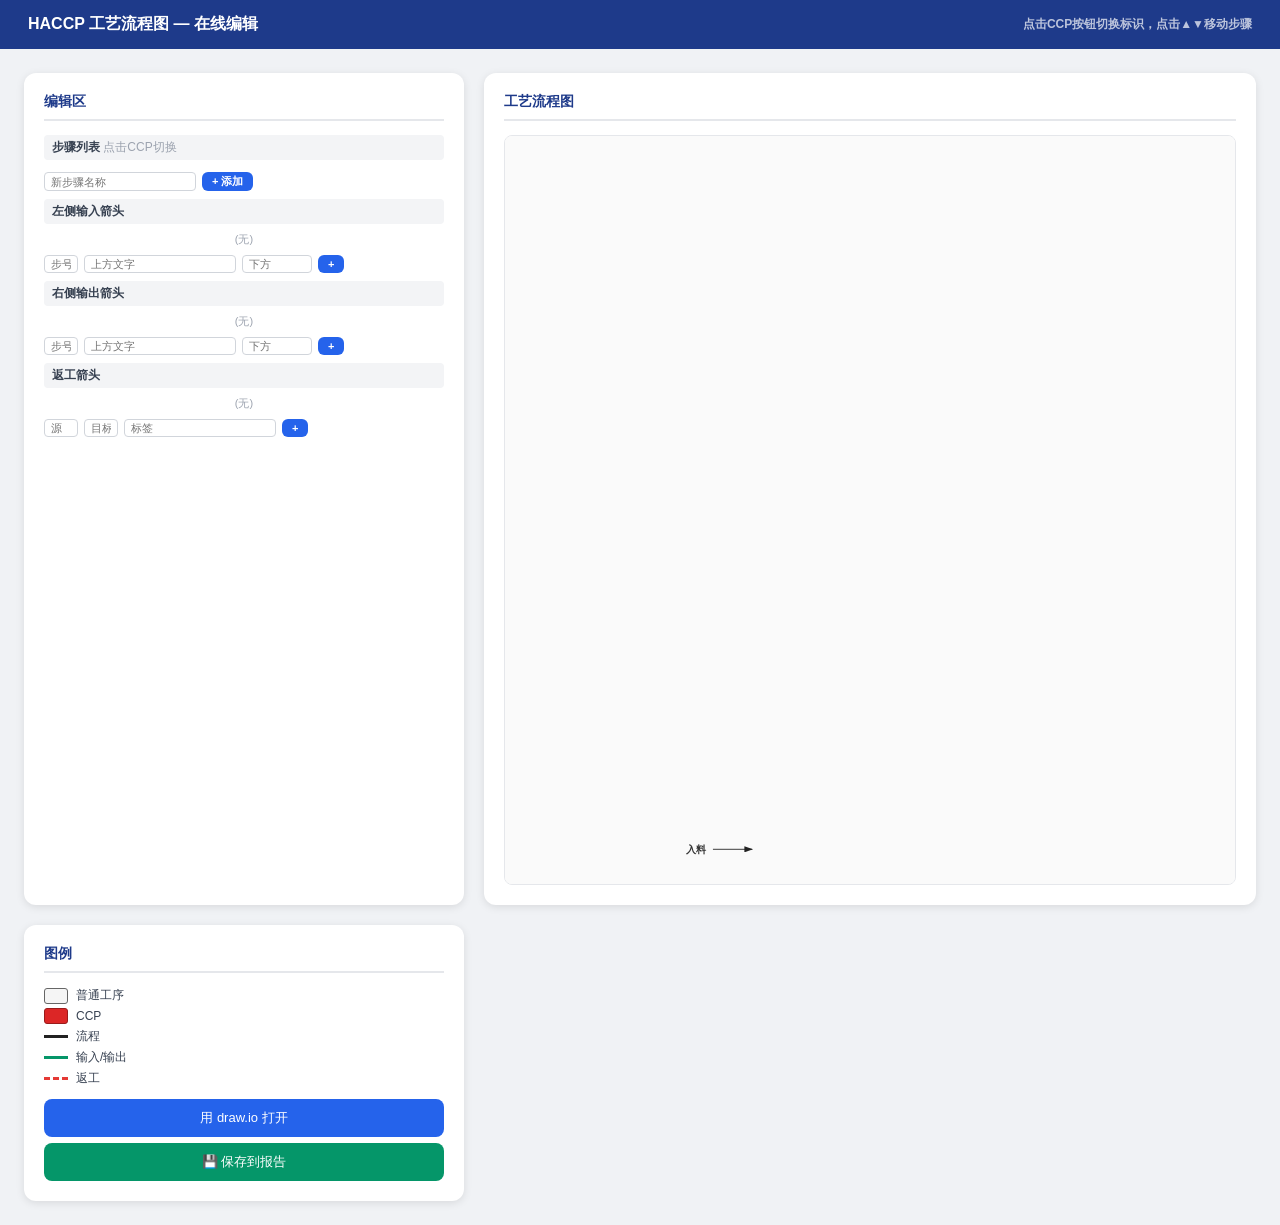
==== commit 75c73945: "全部翻译" ====
--- a/flowchart-preview.html
+++ b/flowchart-preview.html
@@ -57,8 +57,7 @@
 </head>
 <body>
 <div class="header"><span id="fpHeaderTitle">HACCP 工艺流程图 — 在线编辑</span>
-<div class="header-actions"><span style="font-size:12px;opacity:.7;" id="fpHeaderHint">点击CCP按钮切换标识，点击▲▼移动步骤</span>
-<button class="sync-btn" id="fpLoadDemo" onclick="loadDemo()">📋 加载菊粉示例</button></div></div>
+<div class="header-actions"><span style="font-size:12px;opacity:.7;" id="fpHeaderHint">点击CCP按钮切换标识，点击▲▼移动步骤</span></div></div>
 <div class="container">
 <div class="panel side-panel" style="order:1;">
 <h2 id="fpEditArea">编辑区</h2>
@@ -73,7 +72,7 @@
 <div class="ar"><input id="nrs" placeholder="步号" data-fp-ph="fp.stepNo" style="width:34px;flex:none"><input id="nra" placeholder="上方文字" data-fp-ph="fp.aboveText"><input id="nrb" placeholder="下方" data-fp-ph="fp.belowText" style="width:70px;flex:none"><button class="btn bp bs" onclick="arn()">+</button></div>
 <div class="sl" id="fpReworkArrow">返工箭头</div>
 <div class="sbox" id="rwl"></div>
-<div class="ar"><input id="nrsrc" placeholder="源" data-fp-ph="fp.source" style="width:34px;flex:none"><input id="nrtgt" placeholder="目标" data-fp-ph="fp.target" style="width:34px;flex:none"><input id="nrlb" placeholder="'+I18n.t('fp.labelPlaceholder')+'" data-fp-ph="fp.labelPlaceholder"><button class="btn bp bs" onclick="arnw()">+</button></div>
+<div class="ar"><input id="nrsrc" placeholder="源" data-fp-ph="fp.source" style="width:34px;flex:none"><input id="nrtgt" placeholder="目标" data-fp-ph="fp.target" style="width:34px;flex:none"><input id="nrlb" placeholder="标签" data-fp-ph="fp.labelPlaceholder"><button class="btn bp bs" onclick="arnw()">+</button></div>
 </div>
 <div class="panel viewer-panel" style="order:2;">
 <h2 id="fpFlowchartView">工艺流程图</h2>
@@ -286,40 +285,17 @@
   }catch(e){alert(I18n.t('fp.saveFailed')+e.message);}
 });
 
-function loadDemo(){
-  fetch('data/demo_inulin.json')
-    .then(function(r){return r.json();})
-    .then(function(data){
-      cur=data.steps.slice();
-      DC=data.ccp.slice();
-      LN.splice(0,LN.length); data.leftNotes.forEach(function(n){LN.push(n.slice());});
-      RN.splice(0,RN.length); data.rightNotes.forEach(function(n){RN.push(n.slice());});
-      RW.splice(0,RW.length); data.rework.forEach(function(n){RW.push(n.slice());});
-      renderAll();
-    })
-    .catch(function(e){alert('Failed to load demo data: '+e.message);});
-}
-
 function rt(){
-  // 清空所有数据
-  cur=[];
-  DC=[];
-  LN.splice(0,LN.length);
-  RN.splice(0,RN.length);
-  RW.splice(0,RW.length);
-  try{
-    localStorage.removeItem('haccp_fc_steps');
-    localStorage.removeItem('haccp_fc_ccp');
-    localStorage.removeItem('haccp_fc_leftNotes');
-    localStorage.removeItem('haccp_fc_rightNotes');
-    localStorage.removeItem('haccp_fc_rework');
-    localStorage.removeItem('haccp_fc_xml');
-  }catch(e){}
-  renderAll();
-translateFpPage();
+  cur=[];DC=[];LN.splice(0,LN.length);RN.splice(0,RN.length);RW.splice(0,RW.length);
+  ['haccp_fc_steps','haccp_fc_ccp','haccp_fc_leftNotes','haccp_fc_rightNotes','haccp_fc_rework','haccp_fc_xml'].forEach(function(k){try{localStorage.removeItem(k)}catch(e){}});
+  init();
 }
 
 init();
+  // Listen for demo data push from admin panel (other tab)
+  window.addEventListener('storage', function(e) {
+    if (e.key && e.key.startsWith('haccp_fc_')) setTimeout(init, 200);
+  });
 </script>
 </body>
 </html>
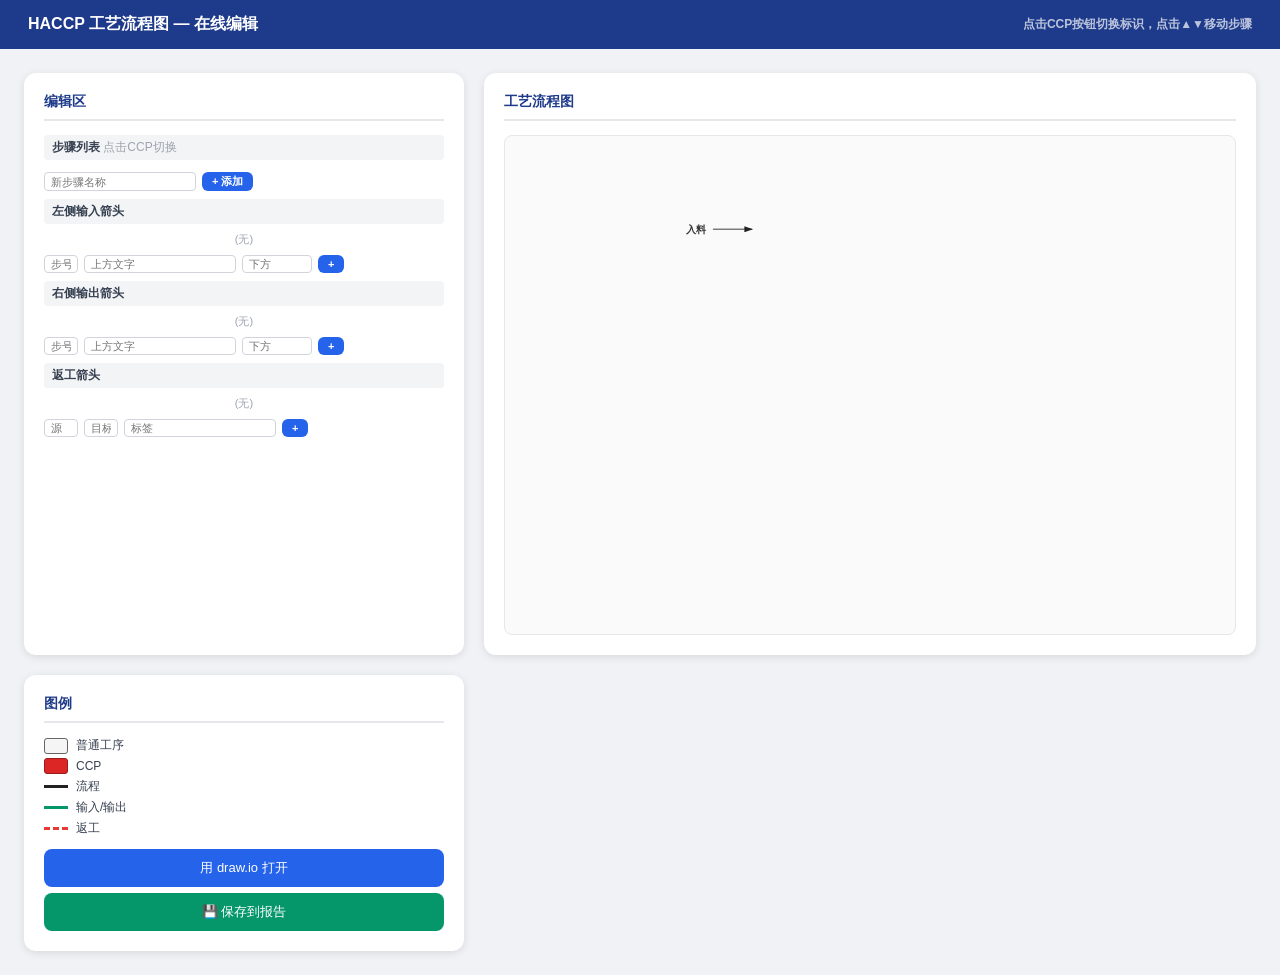
==== commit 21cc1c12: "最后更新，新加演示数据" ====
--- a/flowchart-preview.html
+++ b/flowchart-preview.html
@@ -97,6 +97,7 @@
 var RN=[];
 var RW=[];
 var NW=240,NH=60,NX=12,SY=50,YG=100,CX=650,TH=2350,AL=90;
+var MAXW=400; // 步骤文字最大宽度，超过自动换行
 
 // ===== HTML实体转义（避免被格式化破坏）=====
 function esc(s){
@@ -211,25 +212,43 @@
 }
 
 // ===== 操作函数 =====
-function se(inp){cur[parseInt(inp.dataset.i)]=inp.value.trim()||I18n.t('fp.fallbackStep')+(parseInt(inp.dataset.i)+1);renderAll()}
+// 输入时只更新数据并刷新 SVG/XML，不重建输入框（避免每打一个字就失去焦点）
+function se(inp){cur[parseInt(inp.dataset.i)]=inp.value;renderSvg();updateXml()}
 function as(){var v=document.getElementById('ns').value.trim();if(!v)return;cur.push(v);DC.push(0);document.getElementById('ns').value='';renderAll()}
 function ds(i){if(cur.length<=1)return;cur.splice(i,1);DC.splice(i,1);renderAll()}
 
 function aln(){var s=parseInt(document.getElementById('nls').value)-1,a=document.getElementById('nla').value.trim(),b=document.getElementById('nlb').value.trim();if(isNaN(s)||s<0)return;LN.push([s,a||null,b||null]);document.getElementById('nls').value='';document.getElementById('nla').value='';document.getElementById('nlb').value='';renderAll()}
-function el(inp){var i=parseInt(inp.dataset.i),f=parseInt(inp.dataset.f);LN[i][f]=inp.value.trim()||null;renderAll()}
+function el(inp){var i=parseInt(inp.dataset.i),f=parseInt(inp.dataset.f);LN[i][f]=inp.value||null;renderSvg();updateXml()}
 function dl(i){LN.splice(i,1);renderAll()}
 
 function arn(){var s=parseInt(document.getElementById('nrs').value)-1,a=document.getElementById('nra').value.trim(),b=document.getElementById('nrb').value.trim();if(isNaN(s)||s<0)return;RN.push([s,a||null,b||null]);document.getElementById('nrs').value='';document.getElementById('nra').value='';document.getElementById('nrb').value='';renderAll()}
-function er(inp){var i=parseInt(inp.dataset.i),f=parseInt(inp.dataset.f);RN[i][f]=inp.value.trim()||null;renderAll()}
+function er(inp){var i=parseInt(inp.dataset.i),f=parseInt(inp.dataset.f);RN[i][f]=inp.value||null;renderSvg();updateXml()}
 function dr(i){RN.splice(i,1);renderAll()}
 
 function arnw(){var s=parseInt(document.getElementById('nrsrc').value)-1,t=parseInt(document.getElementById('nrtgt').value)-1,l=document.getElementById('nrlb').value.trim();if(isNaN(s)||isNaN(t)||s<0||t<0)return;RW.push([s,t,l||'']);document.getElementById('nrsrc').value='';document.getElementById('nrtgt').value='';document.getElementById('nrlb').value='';renderAll()}
-function ew(inp){var i=parseInt(inp.dataset.i);RW[i][2]=inp.value.trim()||'';renderAll()}
+function ew(inp){var i=parseInt(inp.dataset.i);RW[i][2]=inp.value;renderSvg();updateXml()}
 function dw(i){RW.splice(i,1);renderAll()}
 
 // ===== SVG渲染 =====
-function ny(i){return SY+i*YG}
-function ncy(i){return ny(i)+NH/2}
+// 文本宽度估算（24px粗体：中文≈26px/字，英文/数字≈13px/字）
+function cw(c){return c.charCodeAt(0)>0x2E7F?26:13}
+function tw(s){if(!s)return 0;var w=0;for(var i=0;i<s.length;i++)w+=cw(s[i]);return w}
+function wrap(s,maxW){if(!s)return [''];if(tw(s)<=maxW)return [s];var lines=[],cur='';for(var i=0;i<s.length;i++){var ch=s[i];if(tw(cur)+cw(ch)>maxW){lines.push(cur);cur=ch}else cur+=ch}if(cur)lines.push(cur);return lines}
+// 计算每个步骤节点的尺寸与位置（自适应宽度，长文本自动换行）
+function calcLayout(){
+  var cnt=cur.length,L=[],y=SY;
+  for(var i=0;i<cnt;i++){
+    var nm=cur[i]||(I18n.t('fp.fallbackStep')+(i+1));
+    var full=(i+1)+'. '+nm;
+    var lines=wrap(full,MAXW);
+    var w=Math.max(NW,tw(full)+24);if(w>MAXW+30)w=MAXW+30;
+    var h=24*lines.length+22;if(h<NH)h=NH;
+    L.push({y:y,w:w,h:h,lines:lines});
+    y+=h+40;
+  }
+  L.total=(cnt?L[cnt-1].y+L[cnt-1].h+40:SY+NH+40);
+  return L;
+}
 
 function renderSvg(){
   var svg=document.getElementById('mSvg');
@@ -238,18 +257,19 @@
   d.innerHTML='<marker id="m1" markerWidth="10" markerHeight="7" refX="9" refY="3.5" orient="auto"><polygon points="0 0,10 3.5,0 7" fill="#222"/></marker><marker id="m2" markerWidth="10" markerHeight="7" refX="9" refY="3.5" orient="auto"><polygon points="0 0,10 3.5,0 7" fill="#e53935"/></marker><marker id="m3" markerWidth="8" markerHeight="6" refX="7" refY="3" orient="auto"><polygon points="0 0,8 3,0 6" fill="#059669"/></marker>';
   svg.appendChild(d);
   var cnt=cur.length;
-  svg.setAttribute('width',1600);svg.setAttribute('height',TH);
-  svg.setAttribute('viewBox','0 0 1600 '+TH);
-  var ix=CX-NW/2-AL;
-  GL(svg,ix,ncy(0),CX-NW/2,ncy(0),'#222',2,'url(#m1)');
-  GT(svg,ix-15,ncy(0)+8,'#333',24,'bold','end',I18n.t('fp.feedMaterial'));
-  for(var i=0;i<cnt;i++){var y=ny(i),co=isCCP(i);GR(svg,CX-NW/2,y,NW,NH,NX,co?'#dc2626':'#f5f5f5',co?'#991b1b':'#666',co?3:1.5);GT(svg,CX,y+NH/2+10,co?'#fff':'#333',24,'bold','middle',(i+1)+'. '+cur[i])}
-  for(var i=0;i<cnt-1;i++)GL(svg,CX,ny(i)+NH,CX,ny(i+1),'#222',2,'url(#m1)');
-  var LX1=CX-NW/2-5-AL,LX2=CX-NW/2-5;
-  for(var li=0;li<LN.length;li++){var idx=LN[li][0],ab=LN[li][1],be=LN[li][2];if(idx>=cnt)continue;var cy=ncy(idx);if(ab)GT(svg,LX1-15,cy-28,'#059669',18,'bold','end',ab);if(be)GT(svg,LX1-15,cy+40,'#059669',18,'normal','end',be);GL(svg,LX1,cy,LX2,cy,'#059669',1.5,'url(#m3)')}
-  var RX1=CX+NW/2+5,RX2=RX1+AL;
-  for(var ri=0;ri<RN.length;ri++){var idx=RN[ri][0],ab=RN[ri][1],be=RN[ri][2];if(idx>=cnt)continue;var cy=ncy(idx);if(ab)GT(svg,RX2+15,cy-28,'#059669',18,'bold','start',ab);if(be)GT(svg,RX2+15,cy+40,'#059669',18,'normal','start',be);GL(svg,RX1,cy,RX2,cy,'#059669',1.5,'url(#m3)')}
-  for(var r=0;r<RW.length;r++){var si=RW[r][0],ti=RW[r][1],label=RW[r][2];if(si>=cnt||ti>=cnt)continue;var fy=ncy(si),ty=ncy(ti),rx=CX+NW/2,mx=rx+140;GP(svg,rx+','+fy+' '+mx+','+fy+' '+mx+','+ty+' '+(rx+3)+','+ty,'none','#e53935',2,'8,4','url(#m2)');if(label){var el=document.createElementNS('http://www.w3.org/2000/svg','text');el.setAttribute('x',mx+15);el.setAttribute('y',(fy+ty)/2);el.setAttribute('fill','#e53935');el.setAttribute('font-size','18');el.setAttribute('font-weight','bold');el.setAttribute('writing-mode','tb');el.setAttribute('text-anchor','middle');el.textContent=label;svg.appendChild(el)}}
+  var L=calcLayout();
+  svg.setAttribute('width',1600);svg.setAttribute('height',L.total);
+  svg.setAttribute('viewBox','0 0 1600 '+L.total);
+  var c0=(cnt?L[0]:{y:SY,h:NH,w:NW});
+  var ccy0=c0.y+c0.h/2;
+  var ix=CX-c0.w/2-AL;
+  GL(svg,ix,ccy0,CX-c0.w/2,ccy0,'#222',2,'url(#m1)');
+  GT(svg,ix-15,ccy0+8,'#333',24,'bold','end',I18n.t('fp.feedMaterial'));
+  for(var i=0;i<cnt;i++){var co=isCCP(i),nd=L[i];GR(svg,CX-nd.w/2,nd.y,nd.w,nd.h,NX,co?'#dc2626':'#f5f5f5',co?'#991b1b':'#666',co?3:1.5);var base=nd.y+nd.h/2+10-(nd.lines.length-1)*12;for(var j=0;j<nd.lines.length;j++){GT(svg,CX,base+j*24,co?'#fff':'#333',24,'bold','middle',nd.lines[j])}}
+  for(var i=0;i<cnt-1;i++)GL(svg,CX,L[i].y+L[i].h,CX,L[i+1].y,'#222',2,'url(#m1)');
+  for(var li=0;li<LN.length;li++){var idx=LN[li][0],ab=LN[li][1],be=LN[li][2];if(idx>=cnt)continue;var nd2=L[idx],cy=nd2.y+nd2.h/2,lx1=CX-nd2.w/2-5-AL,lx2=CX-nd2.w/2-5;if(ab)GT(svg,lx1-15,cy-28,'#059669',18,'bold','end',ab);if(be)GT(svg,lx1-15,cy+40,'#059669',18,'normal','end',be);GL(svg,lx1,cy,lx2,cy,'#059669',1.5,'url(#m3)')}
+  for(var ri=0;ri<RN.length;ri++){var idx=RN[ri][0],ab=RN[ri][1],be=RN[ri][2];if(idx>=cnt)continue;var nd3=L[idx],cy=nd3.y+nd3.h/2,rx1=CX+nd3.w/2+5,rx2=rx1+AL;if(ab)GT(svg,rx2+15,cy-28,'#059669',18,'bold','start',ab);if(be)GT(svg,rx2+15,cy+40,'#059669',18,'normal','start',be);GL(svg,rx1,cy,rx2,cy,'#059669',1.5,'url(#m3)')}
+  for(var r=0;r<RW.length;r++){var si=RW[r][0],ti=RW[r][1],label=RW[r][2];if(si>=cnt||ti>=cnt)continue;var fy=L[si].y+L[si].h/2,ty=L[ti].y+L[ti].h/2,rx=CX+L[si].w/2,mx=rx+140;GP(svg,rx+','+fy+' '+mx+','+fy+' '+mx+','+ty+' '+(rx+3)+','+ty,'none','#e53935',2,'8,4','url(#m2)');if(label){var el=document.createElementNS('http://www.w3.org/2000/svg','text');el.setAttribute('x',mx+15);el.setAttribute('y',(fy+ty)/2);el.setAttribute('fill','#e53935');el.setAttribute('font-size','18');el.setAttribute('font-weight','bold');el.setAttribute('writing-mode','tb');el.setAttribute('text-anchor','middle');el.textContent=label;svg.appendChild(el)}}
 }
 
 function GR(s,x,y,w,h,r,f,st,sw){var e=document.createElementNS('http://www.w3.org/2000/svg','rect');e.setAttribute('x',x);e.setAttribute('y',y);e.setAttribute('width',w);e.setAttribute('height',h);e.setAttribute('rx',r);e.setAttribute('ry',r);e.setAttribute('fill',f);e.setAttribute('stroke',st);e.setAttribute('stroke-width',sw);s.appendChild(e)}
@@ -260,12 +280,11 @@
 // ===== draw.io XML =====
 function gx(){
   var l=['<mxfile host="app.diagrams.net" version="21.0.0">','  <diagram id="haccp-process-flow" name="'+I18n.t('fp.diagramName')+'">'];
-  var th=SY+cur.length*YG+30;
-  l.push('    <mxGraphModel pageWidth="1600" pageHeight="'+th+'"><root><mxCell id="0"/><mxCell id="1" parent="0"/>'.replace('"菊粉生产工艺流程图"', '"'+I18n.t('fp.diagramName')+'"'));
-  var yp=SY;
-  for(var i=0;i<cur.length;i++){var co=isCCP(i),fc=co?'#dc2626':'#f5f5f5',sc=co?'#991b1b':'#666666',fn=co?'#ffffff':'#333333';l.push('        <mxCell id="n'+(i+1)+'" value="'+esx(cur[i])+'" style="rounded=1;whiteSpace=wrap;html=1;arcSize=20;fillColor='+fc+';strokeColor='+sc+';fontColor='+fn+';fontStyle=1;fontSize=12;" vertex="1" parent="1"><mxGeometry x="'+(CX-NW/2)+'" y="'+yp+'" width="'+NW+'" height="'+NH+'" as="geometry"/></mxCell>');yp+=YG}
+  var L=calcLayout();
+  l.push('    <mxGraphModel pageWidth="1600" pageHeight="'+L.total+'"><root><mxCell id="0"/><mxCell id="1" parent="0"/>'.replace('"菊粉生产工艺流程图"', '"'+I18n.t('fp.diagramName')+'"'));
+  for(var i=0;i<cur.length;i++){var co=isCCP(i),fc=co?'#dc2626':'#f5f5f5',sc=co?'#991b1b':'#666666',fn=co?'#ffffff':'#333333',nm=cur[i]||(I18n.t('fp.fallbackStep')+(i+1)),nd=L[i];l.push('        <mxCell id="n'+(i+1)+'" value="'+esx(nm)+'" style="rounded=1;whiteSpace=wrap;html=1;arcSize=20;verticalAlign=middle;fillColor='+fc+';strokeColor='+sc+';fontColor='+fn+';fontStyle=1;fontSize=12;" vertex="1" parent="1"><mxGeometry x="'+(CX-nd.w/2)+'" y="'+nd.y+'" width="'+nd.w+'" height="'+nd.h+'" as="geometry"/></mxCell>')}
   for(var i=0;i<cur.length-1;i++)l.push('        <mxCell id="e'+(i+1)+'" style="edgeStyle=orthogonalEdgeStyle;strokeColor=#000000;strokeWidth=2;" edge="1" source="n'+(i+1)+'" target="n'+(i+2)+'" parent="1"><mxGeometry relative="1" as="geometry"/></mxCell>');
-  for(var r=0;r<RW.length;r++){var s=RW[r][0]+1,t=RW[r][1]+1;var fY=ncy(RW[r][0]),tY=ncy(RW[r][1]),mx=CX+NW/2+140;if(RW[r][2])l.push('        <mxCell id="rw'+(r+1)+'" value="'+esx(RW[r][2])+'" style="edgeStyle=orthogonalEdgeStyle;exitX=1;exitY=0.5;entryX=1;entryY=0.5;strokeColor=#e53935;strokeWidth=2;dashed=1;dashPattern=8 4;fillColor=#e53935;fontColor=#e53935;fontStyle=1;fontSize=11;" edge="1" source="n'+s+'" target="n'+t+'" parent="1"><mxGeometry relative="1" as="geometry"><Array as="points"><mxPoint x="'+mx+'" y="'+fY+'"/><mxPoint x="'+mx+'" y="'+tY+'"/></Array></mxGeometry></mxCell>')}
+  for(var r=0;r<RW.length;r++){var s=RW[r][0]+1,t=RW[r][1]+1;var fY=L[RW[r][0]].y+L[RW[r][0]].h/2,tY=L[RW[r][1]].y+L[RW[r][1]].h/2,mx=CX+L[RW[r][0]].w/2+140;if(RW[r][2])l.push('        <mxCell id="rw'+(r+1)+'" value="'+esx(RW[r][2])+'" style="edgeStyle=orthogonalEdgeStyle;exitX=1;exitY=0.5;entryX=1;entryY=0.5;strokeColor=#e53935;strokeWidth=2;dashed=1;dashPattern=8 4;fillColor=#e53935;fontColor=#e53935;fontStyle=1;fontSize=11;" edge="1" source="n'+s+'" target="n'+t+'" parent="1"><mxGeometry relative="1" as="geometry"><Array as="points"><mxPoint x="'+mx+'" y="'+fY+'"/><mxPoint x="'+mx+'" y="'+tY+'"/></Array></mxGeometry></mxCell>')}
   l.push('      </root></mxGraphModel></diagram></mxfile>');return l.join('\n');
 }
 
